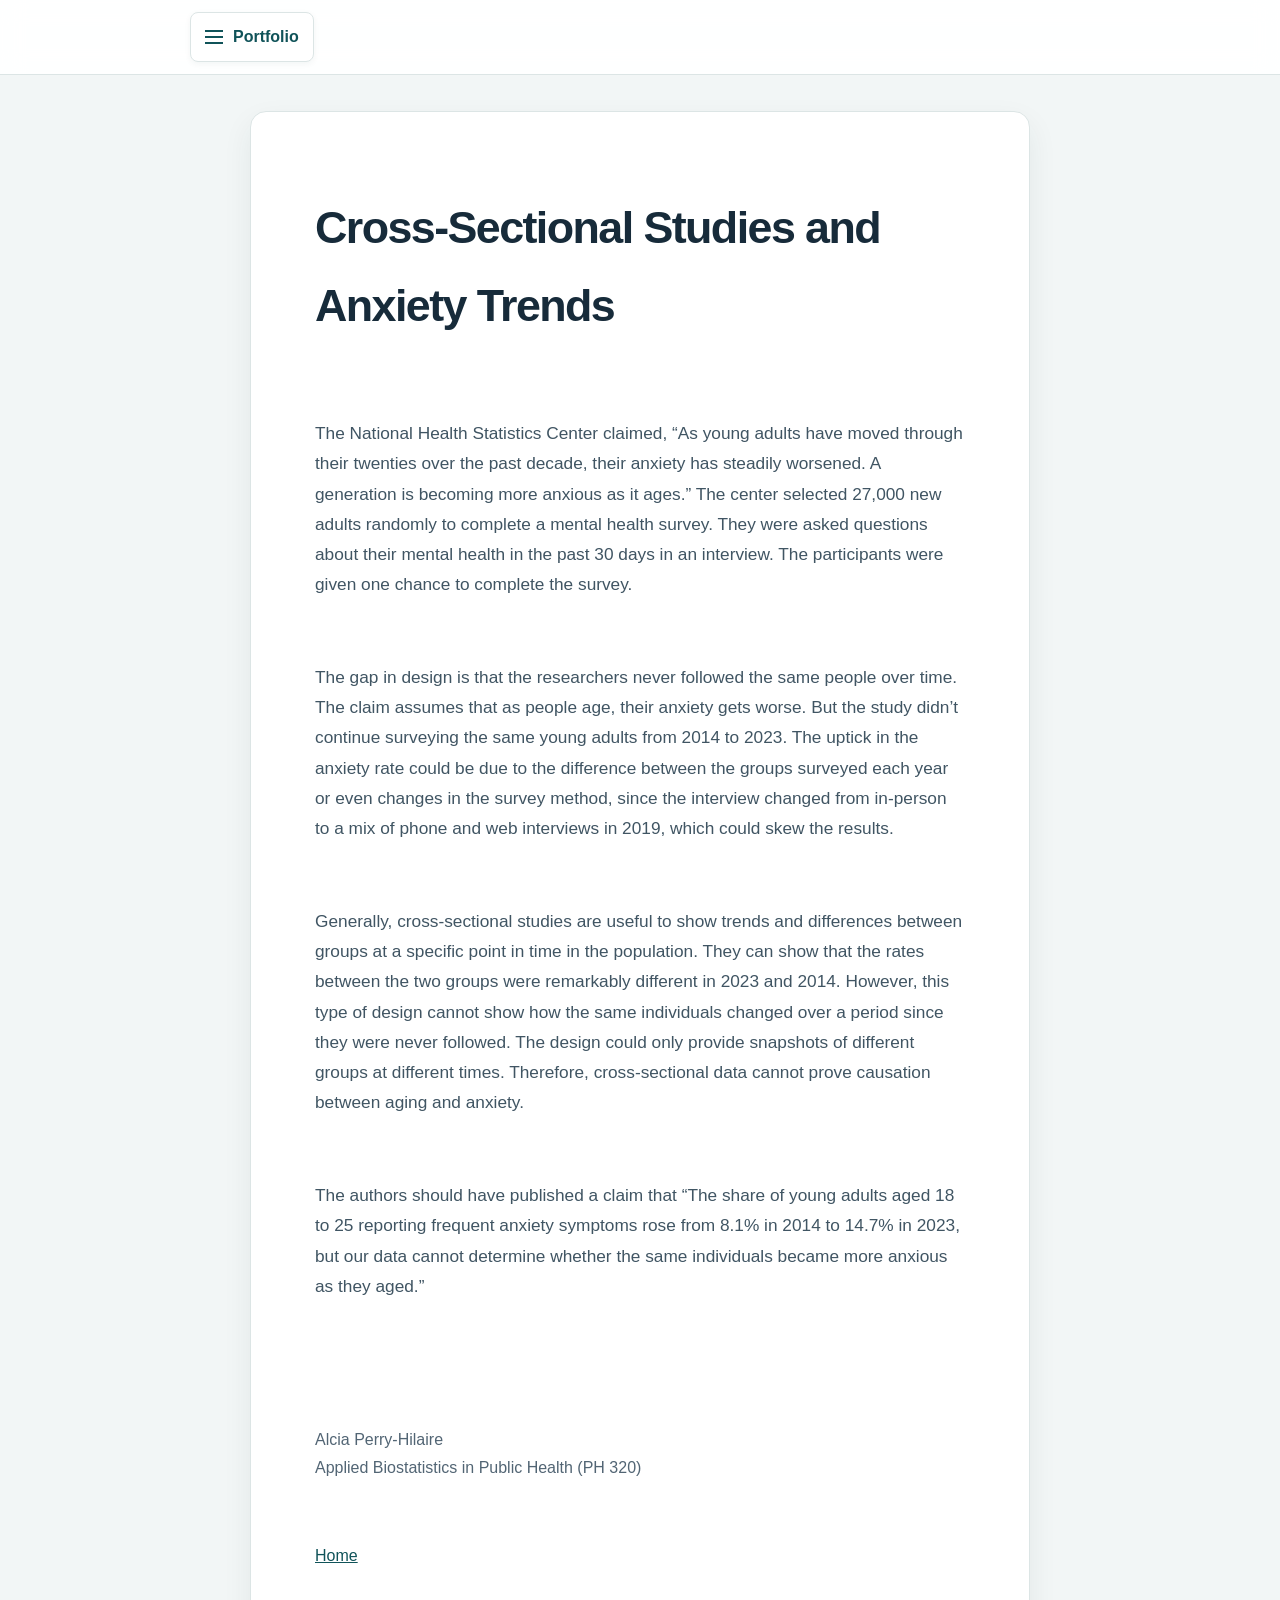
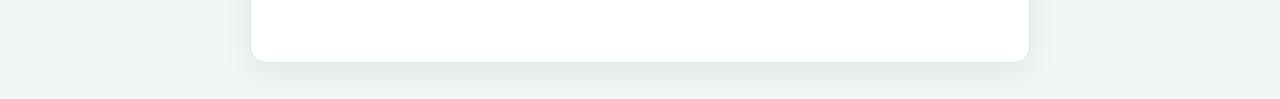
==== cross-sectional.html @ dcb16dc8 "Remove sentence change note from Week 4 Co-authored-by: Copilot App <223556219+Copilot@users.noreply" ====
<!DOCTYPE html>
<html lang="en">
<head>
<meta charset="UTF-8">
<meta name="viewport" content="width=device-width, initial-scale=1.0">
<title>Cross-Sectional Studies and Anxiety Trends</title>
<style>
body {
margin: 0;
padding: 0;
background: #ffffff;
color: #222222;
font-family: Georgia, "Times New Roman", serif;
line-height: 1.8;
}
 
.container {
max-width: 700px;
margin: 0 auto;
padding: 40px 20px;
}
 
h1 {
font-size: 2rem;
line-height: 1.3;
margin-bottom: 32px;
}
 
p {
font-size: 1.1rem;
margin-bottom: 1.5em;
}
 
.footer {
margin-top: 40px;
padding-top: 20px;
border-top: 1px solid #dddddd;
font-size: 0.9rem;
color: #555555;
}
 
.footer a {
color: #0066cc;
text-decoration: none;
}
 
.footer a:hover {
text-decoration: underline;
}

.site-nav {
background: white;
border-bottom: 1px solid #ddd;
padding: 10px 20px;
position: relative;
z-index: 1;
font-family: Arial, sans-serif;
}

.site-nav-menu {
max-width: 900px;
margin: 0 auto;
position: relative;
}

.site-nav-menu summary {
list-style: none;
cursor: pointer;
}

.site-nav-menu summary::-webkit-details-marker {
display: none;
}

.site-nav-toggle {
display: inline-flex;
align-items: center;
gap: 10px;
padding: 10px 14px;
border: 1px solid #ddd;
border-radius: 6px;
background: white;
color: #0066cc;
font-weight: bold;
}

.site-nav-toggle:hover,
.site-nav-toggle:focus-visible {
background: #e8f1fa;
}

.menu-icon {
display: grid;
gap: 4px;
}

.menu-icon span {
display: block;
width: 18px;
height: 2px;
background: currentColor;
}

.site-nav-links {
position: absolute;
top: calc(100% + 8px);
left: 0;
display: grid;
gap: 4px;
min-width: min(100%, 320px);
padding: 8px;
border: 1px solid #ddd;
border-radius: 8px;
background: white;
box-shadow: 0 8px 20px #0002;
}

.site-nav a {
display: block;
padding: 10px 14px;
border-radius: 6px;
color: #0066cc;
font-size: 0.95rem;
font-weight: bold;
line-height: 1.4;
text-decoration: none;
}

.site-nav a:hover,
.site-nav a:focus-visible {
background: #e8f1fa;
text-decoration: underline;
}

.site-nav a[aria-current="page"] {
background: #0066cc;
color: white;
}
 
.changes {
margin-top: 30px;
font-size: 0.9rem;
}
 
.changes h2 {
font-size: 1rem;
margin-bottom: 12px;
}

* {
box-sizing: border-box;
}

body {
background: #f2f6f6;
color: #172b3a;
font-family: "Segoe UI", Arial, sans-serif;
line-height: 1.75;
}

.container {
max-width: 780px;
margin: 36px auto;
padding: 48px clamp(22px, 6vw, 64px);
border: 1px solid #dce5e5;
border-radius: 16px;
background: #fff;
box-shadow: 0 12px 30px #173a3a12;
}

.container > h1 {
margin: 0 0 28px;
color: #172b3a;
font-family: "Segoe UI", Arial, sans-serif;
font-size: clamp(2rem, 5vw, 2.8rem);
letter-spacing: -0.035em;
}

.container > p {
color: #405563;
font-size: 1.08rem;
}

.site-nav {
padding: 12px 20px;
border-bottom-color: #dce5e5;
background: #ffffffed;
backdrop-filter: blur(12px);
}

.site-nav-toggle {
border-color: #dce5e5;
border-radius: 8px;
color: #105359;
box-shadow: 0 2px 6px #173a3a0d;
}

.site-nav-toggle:hover,
.site-nav-toggle:focus-visible,
.site-nav a:hover,
.site-nav a:focus-visible {
background: #e8f2f1;
}

.site-nav-links {
border-color: #dce5e5;
border-radius: 10px;
box-shadow: 0 14px 32px #173a3a1f;
}

.site-nav a {
color: #105359;
}

.site-nav a[aria-current="page"] {
background: #176b70;
color: white;
}

.footer {
margin-top: 40px;
padding-top: 24px;
border-top-color: #dce5e5;
color: #526574;
}

.footer a,
.changes a {
color: #105359;
}

.changes {
padding: 20px 22px;
border: 1px solid #dce5e5;
border-radius: 12px;
background: #f7f9f9;
color: #526574;
}

.changes h2 {
color: #172b3a;
}

@media (max-width: 560px) {
.container {
margin: 20px 12px;
padding: 32px 22px;
border-radius: 12px;
}
}
</style>
</head>
<body><nav class="site-nav" aria-label="Main navigation">
    <details class="site-nav-menu">
        <summary class="site-nav-toggle">
            <span class="menu-icon" aria-hidden="true"><span></span><span></span><span></span></span>
            Portfolio
        </summary>
        <div class="site-nav-links">
            <a href="index.html">About Me</a>
            <a href="cross-sectional.html" aria-current="page">Week 4: Cross-Sectional Studies</a>
            <a href="regression.html">Week 6: Regressional Studies: No Health Check-Ups &amp; Mental Distress</a>
        </div>
    </details>
</nav>
<div class="container">
 
<h1>Cross-Sectional Studies and Anxiety Trends</h1>
 
<p>The National Health Statistics Center claimed, “As young adults have moved through their twenties over the past decade, their anxiety has steadily worsened. A generation is becoming more anxious as it ages.” The center selected 27,000 new adults randomly to complete a mental health survey. They were asked questions about their mental health in the past 30 days in an interview. The participants were given one chance to complete the survey.</p>
 
<p>The gap in design is that the researchers never followed the same people over time. The claim assumes that as people age, their anxiety gets worse. But the study didn’t continue surveying the same young adults from 2014 to 2023. The uptick in the anxiety rate could be due to the difference between the groups surveyed each year or even changes in the survey method, since the interview changed from in-person to a mix of phone and web interviews in 2019, which could skew the results.</p>
 
<p>Generally, cross-sectional studies are useful to show trends and differences between groups at a specific point in time in the population. They can show that the rates between the two groups were remarkably different in 2023 and 2014. However, this type of design cannot show how the same individuals changed over a period since they were never followed. The design could only provide snapshots of different groups at different times. Therefore, cross-sectional data cannot prove causation between aging and anxiety.</p>
 
<p>The authors should have published a claim that “The share of young adults aged 18 to 25 reporting frequent anxiety symptoms rose from 8.1% in 2014 to 14.7% in 2023, but our data cannot determine whether the same individuals became more anxious as they aged.”</p>
 
<div class="footer">
<p>Alcia Perry-Hilaire<br>
Applied Biostatistics in Public Health (PH 320)</p>
 
<p><a href="index.html">Home</a></p>
</div>
 
</div>
</body>
</html>
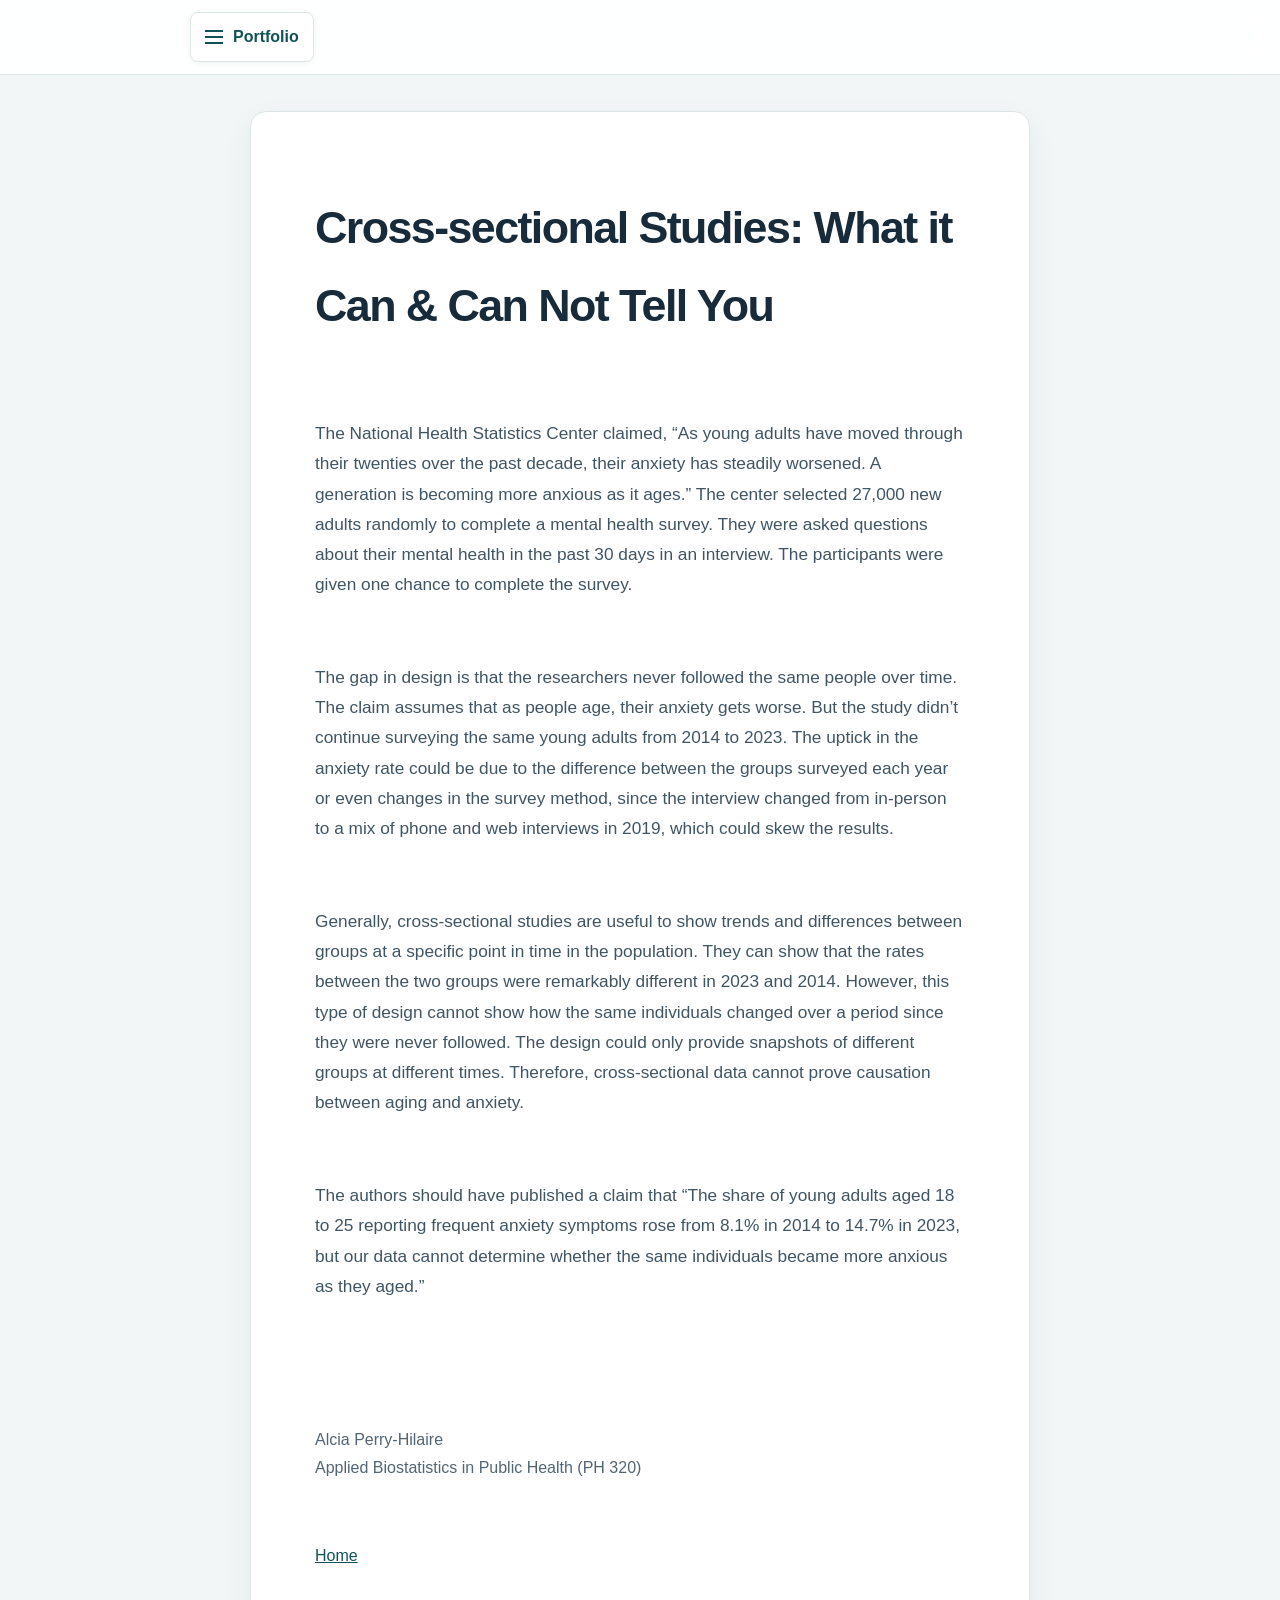
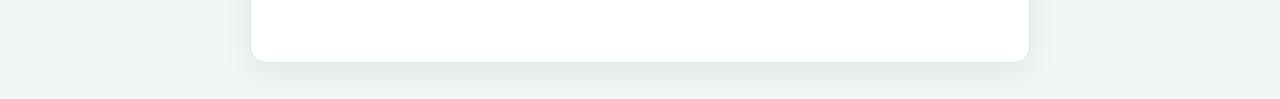
==== commit f502855b: "Rename Week 4 cross-sectional page Co-authored-by: Copilot App <223556219+Copilot@users.noreply.gith" ====
--- a/cross-sectional.html
+++ b/cross-sectional.html
@@ -3,7 +3,7 @@
 <head>
 <meta charset="UTF-8">
 <meta name="viewport" content="width=device-width, initial-scale=1.0">
-<title>Cross-Sectional Studies and Anxiety Trends</title>
+<title>Cross-sectional Studies: What it Can &amp; Can Not Tell You</title>
 <style>
 body {
 margin: 0;
@@ -258,14 +258,14 @@
         </summary>
         <div class="site-nav-links">
             <a href="index.html">About Me</a>
-            <a href="cross-sectional.html" aria-current="page">Week 4: Cross-Sectional Studies</a>
+            <a href="cross-sectional.html" aria-current="page">Week 4: Cross-sectional Studies: What it Can &amp; Can Not Tell You</a>
             <a href="regression.html">Week 6: Regressional Studies: No Health Check-Ups &amp; Mental Distress</a>
         </div>
     </details>
 </nav>
 <div class="container">
  
-<h1>Cross-Sectional Studies and Anxiety Trends</h1>
+<h1>Cross-sectional Studies: What it Can &amp; Can Not Tell You</h1>
  
 <p>The National Health Statistics Center claimed, “As young adults have moved through their twenties over the past decade, their anxiety has steadily worsened. A generation is becoming more anxious as it ages.” The center selected 27,000 new adults randomly to complete a mental health survey. They were asked questions about their mental health in the past 30 days in an interview. The participants were given one chance to complete the survey.</p>
  
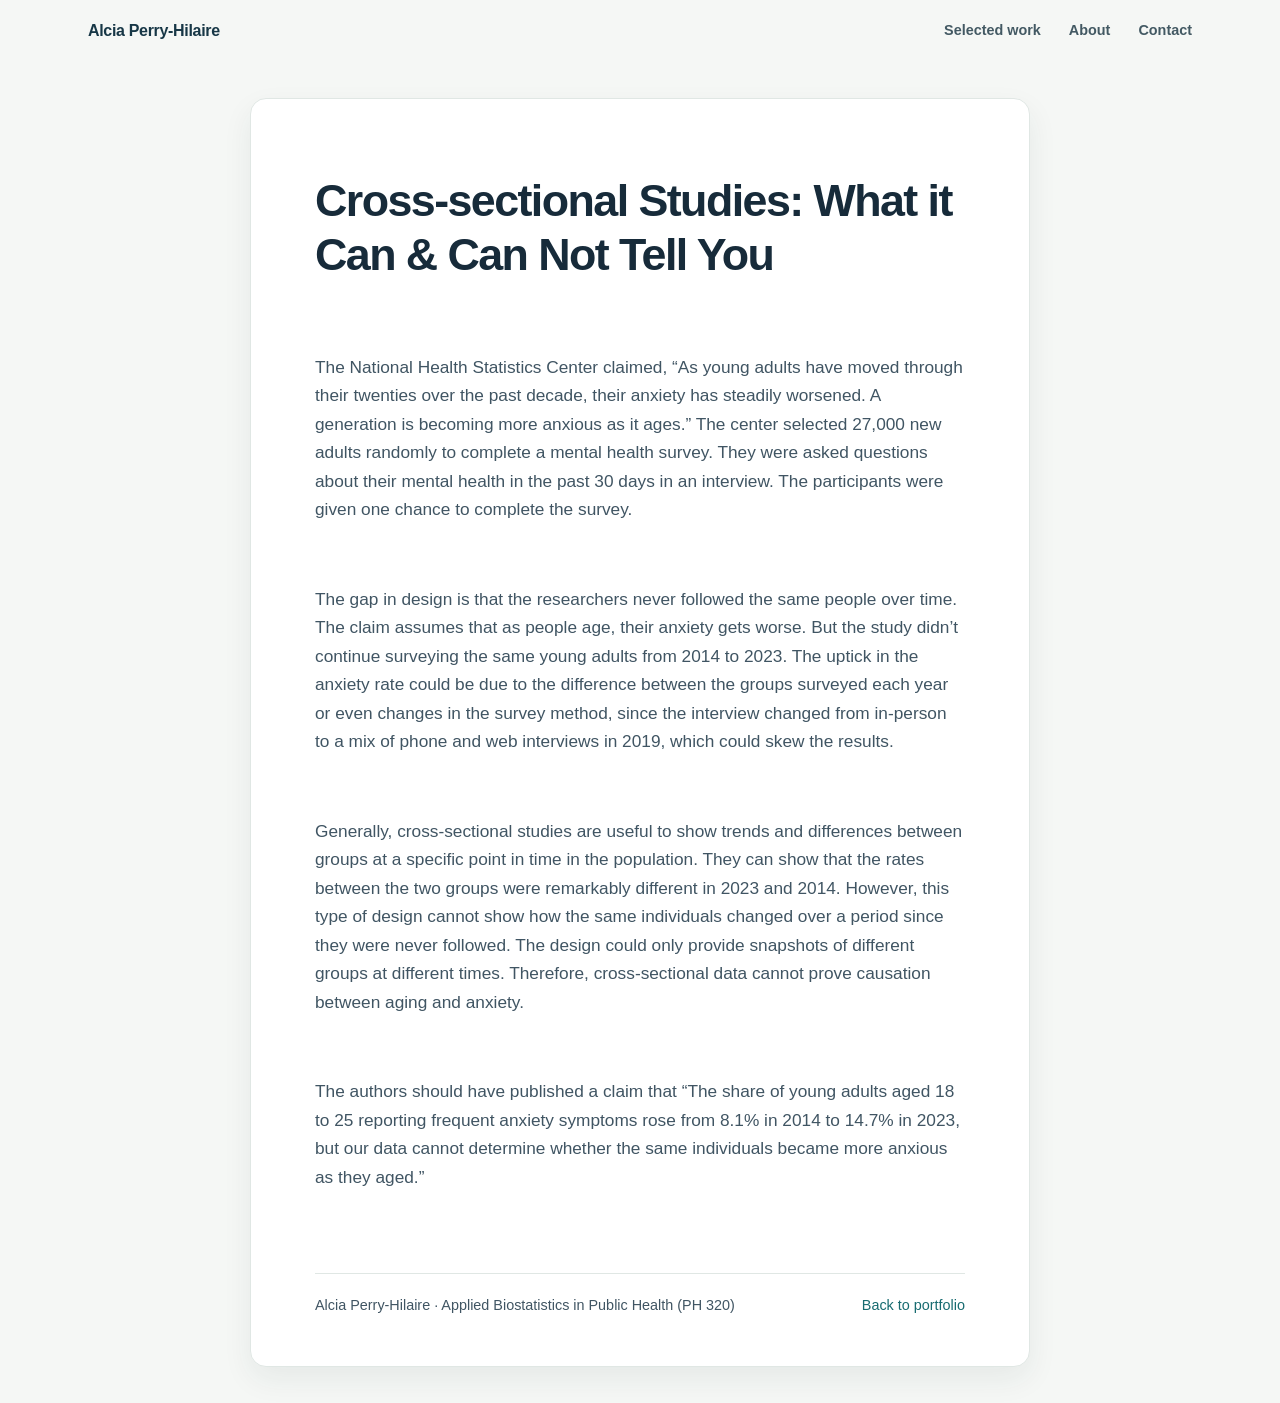
==== commit 2e14de90: "Redesign portfolio as cohesive website Co-authored-by: Copilot App <223556219+Copilot@users.noreply." ====
--- a/cross-sectional.html
+++ b/cross-sectional.html
@@ -249,21 +249,18 @@
 }
 }
 </style>
+<link rel="stylesheet" href="styles.css">
 </head>
-<body><nav class="site-nav" aria-label="Main navigation">
-    <details class="site-nav-menu">
-        <summary class="site-nav-toggle">
-            <span class="menu-icon" aria-hidden="true"><span></span><span></span><span></span></span>
-            Portfolio
-        </summary>
-        <div class="site-nav-links">
-            <a href="index.html">About Me</a>
-            <a href="cross-sectional.html" aria-current="page">Week 4: Cross-sectional Studies: What it Can &amp; Can Not Tell You</a>
-            <a href="regression.html">Week 6: Regressional Studies: No Health Check-Ups &amp; Mental Distress</a>
-        </div>
-    </details>
+<body>
+<nav class="topbar" aria-label="Main navigation">
+    <a class="wordmark" href="index.html">Alcia Perry-Hilaire</a>
+    <div class="nav-links">
+        <a href="index.html#work">Selected work</a>
+        <a href="index.html#about">About</a>
+        <a href="index.html#contact">Contact</a>
+    </div>
 </nav>
-<div class="container">
+<main class="article-shell">
  
 <h1>Cross-sectional Studies: What it Can &amp; Can Not Tell You</h1>
  
@@ -275,13 +272,10 @@
  
 <p>The authors should have published a claim that “The share of young adults aged 18 to 25 reporting frequent anxiety symptoms rose from 8.1% in 2014 to 14.7% in 2023, but our data cannot determine whether the same individuals became more anxious as they aged.”</p>
  
-<div class="footer">
-<p>Alcia Perry-Hilaire<br>
-Applied Biostatistics in Public Health (PH 320)</p>
- 
-<p><a href="index.html">Home</a></p>
-</div>
- 
-</div>
+<footer class="article-footer">
+<p>Alcia Perry-Hilaire · Applied Biostatistics in Public Health (PH 320)</p>
+<p><a href="index.html">Back to portfolio</a></p>
+</footer>
+</main>
 </body>
 </html>
--- a/styles.css
+++ b/styles.css
@@ -0,0 +1,457 @@
+:root {
+    color-scheme: light;
+    --navy: #173746;
+    --teal: #176b70;
+    --mint: #c4e6d9;
+    --ink: #172b3a;
+    --muted: #60717c;
+    --paper: #f5f7f5;
+    --line: #e0e7e4;
+    --white: #fff;
+}
+
+* {
+    box-sizing: border-box;
+}
+
+html {
+    scroll-behavior: smooth;
+}
+
+body {
+    margin: 0;
+    background: var(--paper);
+    color: var(--ink);
+    font-family: "Segoe UI", Arial, sans-serif;
+    line-height: 1.65;
+}
+
+a {
+    color: var(--teal);
+}
+
+a:focus-visible,
+summary:focus-visible {
+    outline: 3px solid #e6a84b;
+    outline-offset: 3px;
+}
+
+.topbar {
+    display: flex;
+    align-items: center;
+    justify-content: space-between;
+    max-width: 1160px;
+    margin: 0 auto;
+    padding: 18px 28px;
+}
+
+.wordmark {
+    color: var(--navy);
+    font-size: 1rem;
+    font-weight: 750;
+    letter-spacing: -0.02em;
+    text-decoration: none;
+}
+
+.nav-links {
+    display: flex;
+    flex-wrap: wrap;
+    gap: 8px 28px;
+}
+
+.nav-links a {
+    color: #435963;
+    font-size: 0.9rem;
+    font-weight: 600;
+    text-decoration: none;
+}
+
+.nav-links a:hover,
+.nav-links a[aria-current="page"] {
+    color: var(--teal);
+}
+
+.hero {
+    position: relative;
+    overflow: hidden;
+    background:
+        radial-gradient(ellipse at 86% 22%, #6eb4a833, transparent 30%),
+        linear-gradient(125deg, var(--navy), var(--teal));
+    color: var(--white);
+}
+
+.hero::after {
+    position: absolute;
+    right: -120px;
+    bottom: -240px;
+    width: 520px;
+    height: 520px;
+    border: 1px solid #ffffff22;
+    border-radius: 50%;
+    content: "";
+    pointer-events: none;
+}
+
+.hero-inner {
+    position: relative;
+    z-index: 1;
+    display: grid;
+    grid-template-columns: minmax(0, 1fr) 300px;
+    align-items: center;
+    gap: clamp(40px, 8vw, 110px);
+    max-width: 1100px;
+    min-height: 495px;
+    margin: 0 auto;
+    padding: 64px 32px;
+}
+
+.eyebrow,
+.section-label {
+    margin: 0 0 12px;
+    color: var(--teal);
+    font-size: 0.74rem;
+    font-weight: 750;
+    letter-spacing: 0.14em;
+    text-transform: uppercase;
+}
+
+.hero .eyebrow {
+    margin-bottom: 18px;
+    color: var(--mint);
+    font-size: 0.78rem;
+    letter-spacing: 0.15em;
+}
+
+.hero h1 {
+    max-width: 700px;
+    margin: 0;
+    font-size: clamp(2.7rem, 6vw, 4.7rem);
+    letter-spacing: -0.055em;
+    line-height: 1.04;
+}
+
+.hero-course {
+    margin: 26px 0 8px;
+    color: var(--mint);
+    font-size: 1.15rem;
+    font-weight: 700;
+}
+
+.hero-question {
+    max-width: 660px;
+    margin: 0;
+    color: #e4f0ef;
+    font-size: clamp(1.05rem, 2vw, 1.32rem);
+    line-height: 1.55;
+}
+
+.hero-profile {
+    margin: 0;
+    text-align: center;
+}
+
+.hero-photo {
+    display: block;
+    width: 252px;
+    height: 310px;
+    margin: 0 auto;
+    border: 5px solid #ffffffdc;
+    border-radius: 20px;
+    object-fit: cover;
+    box-shadow: 0 20px 50px #102e3560;
+}
+
+.hero-profile figcaption {
+    max-width: 285px;
+    margin: 18px auto 0;
+    color: #e4f0ef;
+    font-size: 0.97rem;
+}
+
+.content {
+    max-width: 1100px;
+    margin: 0 auto;
+    padding: 68px 32px 84px;
+}
+
+.section-heading {
+    display: flex;
+    align-items: end;
+    justify-content: space-between;
+    gap: 24px;
+    margin-bottom: 26px;
+}
+
+.section-heading > p {
+    max-width: 460px;
+    margin: 0;
+    color: var(--muted);
+    font-size: 0.95rem;
+}
+
+h2 {
+    margin: 0;
+    font-size: clamp(1.8rem, 4vw, 2.45rem);
+    letter-spacing: -0.04em;
+    line-height: 1.15;
+}
+
+.content h2::after {
+    display: none;
+}
+
+.projects {
+    display: grid;
+    grid-template-columns: repeat(2, minmax(0, 1fr));
+    gap: 18px;
+}
+
+.project {
+    display: flex;
+    flex-direction: column;
+    min-height: 245px;
+    padding: 26px;
+    border: 1px solid var(--line);
+    border-radius: 16px;
+    background: var(--white);
+    box-shadow: 0 8px 24px #173a3a0c;
+    text-decoration: none;
+    transition: transform 160ms ease, box-shadow 160ms ease;
+}
+
+.project:hover {
+    transform: translateY(-4px);
+    box-shadow: 0 16px 34px #173a3a18;
+}
+
+.project-number {
+    color: var(--teal);
+    font-size: 0.75rem;
+    font-weight: 750;
+    letter-spacing: 0.13em;
+    text-transform: uppercase;
+}
+
+.project h3 {
+    margin: 26px 0 10px;
+    color: var(--ink);
+    font-size: 1.35rem;
+    letter-spacing: -0.025em;
+    line-height: 1.28;
+}
+
+.project p {
+    margin: 0;
+    color: var(--muted);
+    font-size: 0.94rem;
+}
+
+.project-cta {
+    display: inline-flex;
+    align-items: center;
+    gap: 8px;
+    margin-top: auto;
+    padding-top: 24px;
+    color: var(--teal);
+    font-size: 0.9rem;
+    font-weight: 700;
+}
+
+.about {
+    display: grid;
+    grid-template-columns: 0.75fr 1.25fr;
+    gap: 40px;
+    margin-top: 68px;
+    padding: 34px;
+    border: 1px solid var(--line);
+    border-radius: 16px;
+    background: #eaf1ee;
+}
+
+.about h2 {
+    font-size: 1.65rem;
+}
+
+.about p {
+    margin: 0;
+    color: #435963;
+}
+
+.skills {
+    display: flex;
+    flex-wrap: wrap;
+    gap: 9px;
+    margin-top: 18px;
+}
+
+.skills span {
+    padding: 7px 12px;
+    border: 1px solid #cfe0d9;
+    border-radius: 999px;
+    background: #f7faf8;
+    color: #315d58;
+    font-size: 0.8rem;
+    font-weight: 650;
+}
+
+.contact-footer {
+    display: flex;
+    align-items: center;
+    justify-content: space-between;
+    gap: 16px;
+    padding: 24px max(32px, calc((100% - 1036px) / 2));
+    border-top: 1px solid var(--line);
+    color: var(--muted);
+    font-size: 0.88rem;
+}
+
+footer.contact-footer {
+    margin-top: 0;
+    background: var(--paper);
+}
+
+.contact-footer p {
+    margin: 0;
+}
+
+.contact-footer a {
+    color: var(--teal);
+    font-weight: 650;
+    text-decoration: none;
+}
+
+.contact-icon {
+    width: 24px;
+    height: 24px;
+    margin-right: 6px;
+    vertical-align: -6px;
+}
+
+.article-shell {
+    max-width: 780px;
+    margin: 36px auto;
+    padding: 48px clamp(22px, 6vw, 64px);
+    border: 1px solid var(--line);
+    border-radius: 16px;
+    background: var(--white);
+    box-shadow: 0 12px 30px #173a3a12;
+}
+
+.article-shell h1 {
+    margin: 0 0 28px;
+    color: var(--ink);
+    font-size: clamp(2rem, 5vw, 2.8rem);
+    letter-spacing: -0.035em;
+    line-height: 1.2;
+}
+
+.article-shell h2 {
+    margin-top: 36px;
+    color: var(--ink);
+}
+
+.article-shell p {
+    color: #405563;
+    font-size: 1.08rem;
+}
+
+.article-shell img {
+    display: block;
+    max-width: 100%;
+    height: auto;
+    margin: 24px auto;
+    padding: 10px;
+    border: 1px solid var(--line);
+    border-radius: 10px;
+    background: #f7f9f9;
+}
+
+.article-footer {
+    display: flex;
+    align-items: center;
+    justify-content: space-between;
+    gap: 16px;
+    margin-top: 38px;
+    padding-top: 20px;
+    border-top: 1px solid var(--line);
+    color: var(--muted);
+    font-size: 0.9rem;
+}
+
+.article-footer p {
+    margin: 0;
+    font-size: inherit;
+}
+
+.article-footer a {
+    color: var(--teal);
+    text-decoration: none;
+}
+
+@media (max-width: 700px) {
+    .topbar {
+        align-items: flex-start;
+        flex-direction: column;
+        gap: 12px;
+    }
+
+    .hero-inner {
+        grid-template-columns: 1fr;
+        gap: 30px;
+        padding: 42px 24px 54px;
+    }
+
+    .hero-profile {
+        order: -1;
+    }
+
+    .hero-photo {
+        width: min(220px, 65vw);
+        height: 265px;
+    }
+
+    .content {
+        padding: 48px 20px 60px;
+    }
+
+    .section-heading {
+        align-items: flex-start;
+        flex-direction: column;
+    }
+
+    .projects,
+    .about {
+        grid-template-columns: 1fr;
+    }
+
+    .about {
+        gap: 18px;
+        margin-top: 42px;
+        padding: 24px;
+    }
+
+    .contact-footer,
+    .article-footer {
+        align-items: flex-start;
+        flex-direction: column;
+    }
+
+    .contact-footer {
+        padding: 22px 20px;
+    }
+
+    .article-shell {
+        margin: 20px 12px;
+        padding: 32px 22px;
+        border-radius: 12px;
+    }
+}
+
+@media (prefers-reduced-motion: reduce) {
+    *,
+    *::before,
+    *::after {
+        scroll-behavior: auto !important;
+        transition-duration: 0.01ms !important;
+    }
+}
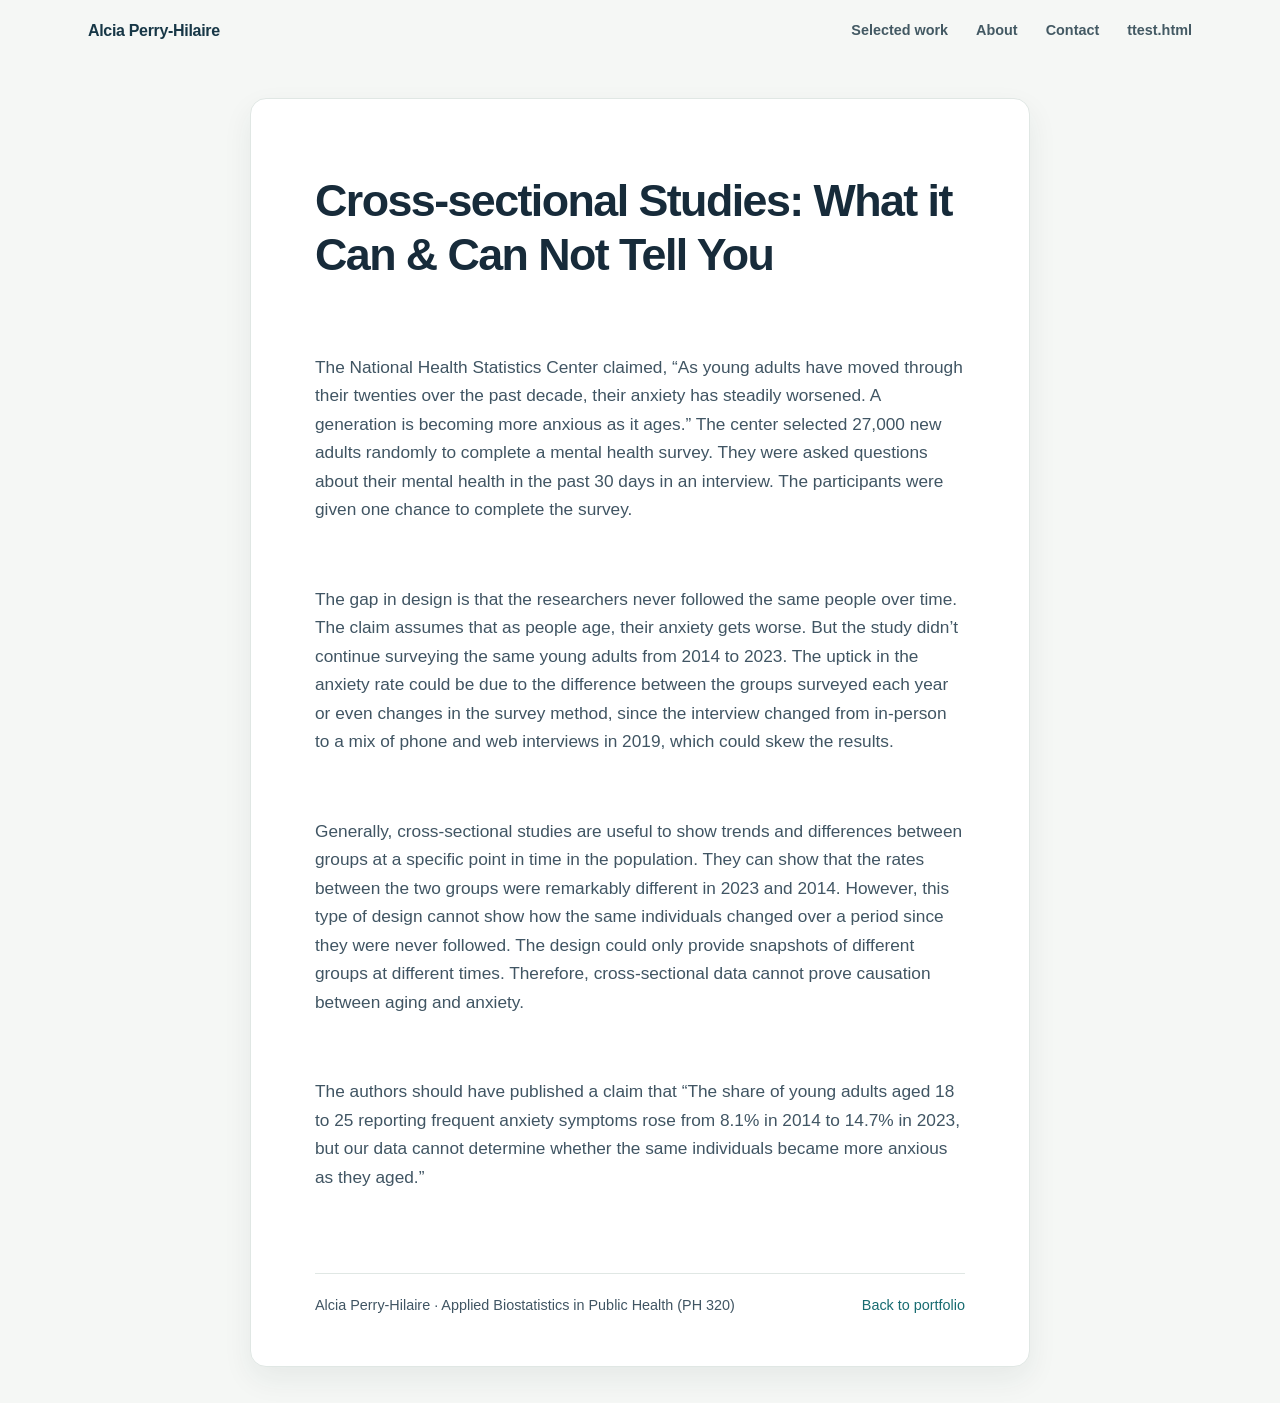
==== commit dc97c226: "Add t-test page link to navigation Co-authored-by: Copilot App <223556219+Copilot@users.noreply.gith" ====
--- a/cross-sectional.html
+++ b/cross-sectional.html
@@ -179,6 +179,8 @@
 .container > p {
 color: #405563;
 font-size: 1.08rem;
+line-height: 1.5;
+margin: 0 0 1em;
 }
 
 .site-nav {
@@ -258,6 +260,7 @@
         <a href="index.html#work">Selected work</a>
         <a href="index.html#about">About</a>
         <a href="index.html#contact">Contact</a>
+        <a href="ttest.html">ttest.html</a>
     </div>
 </nav>
 <main class="article-shell">
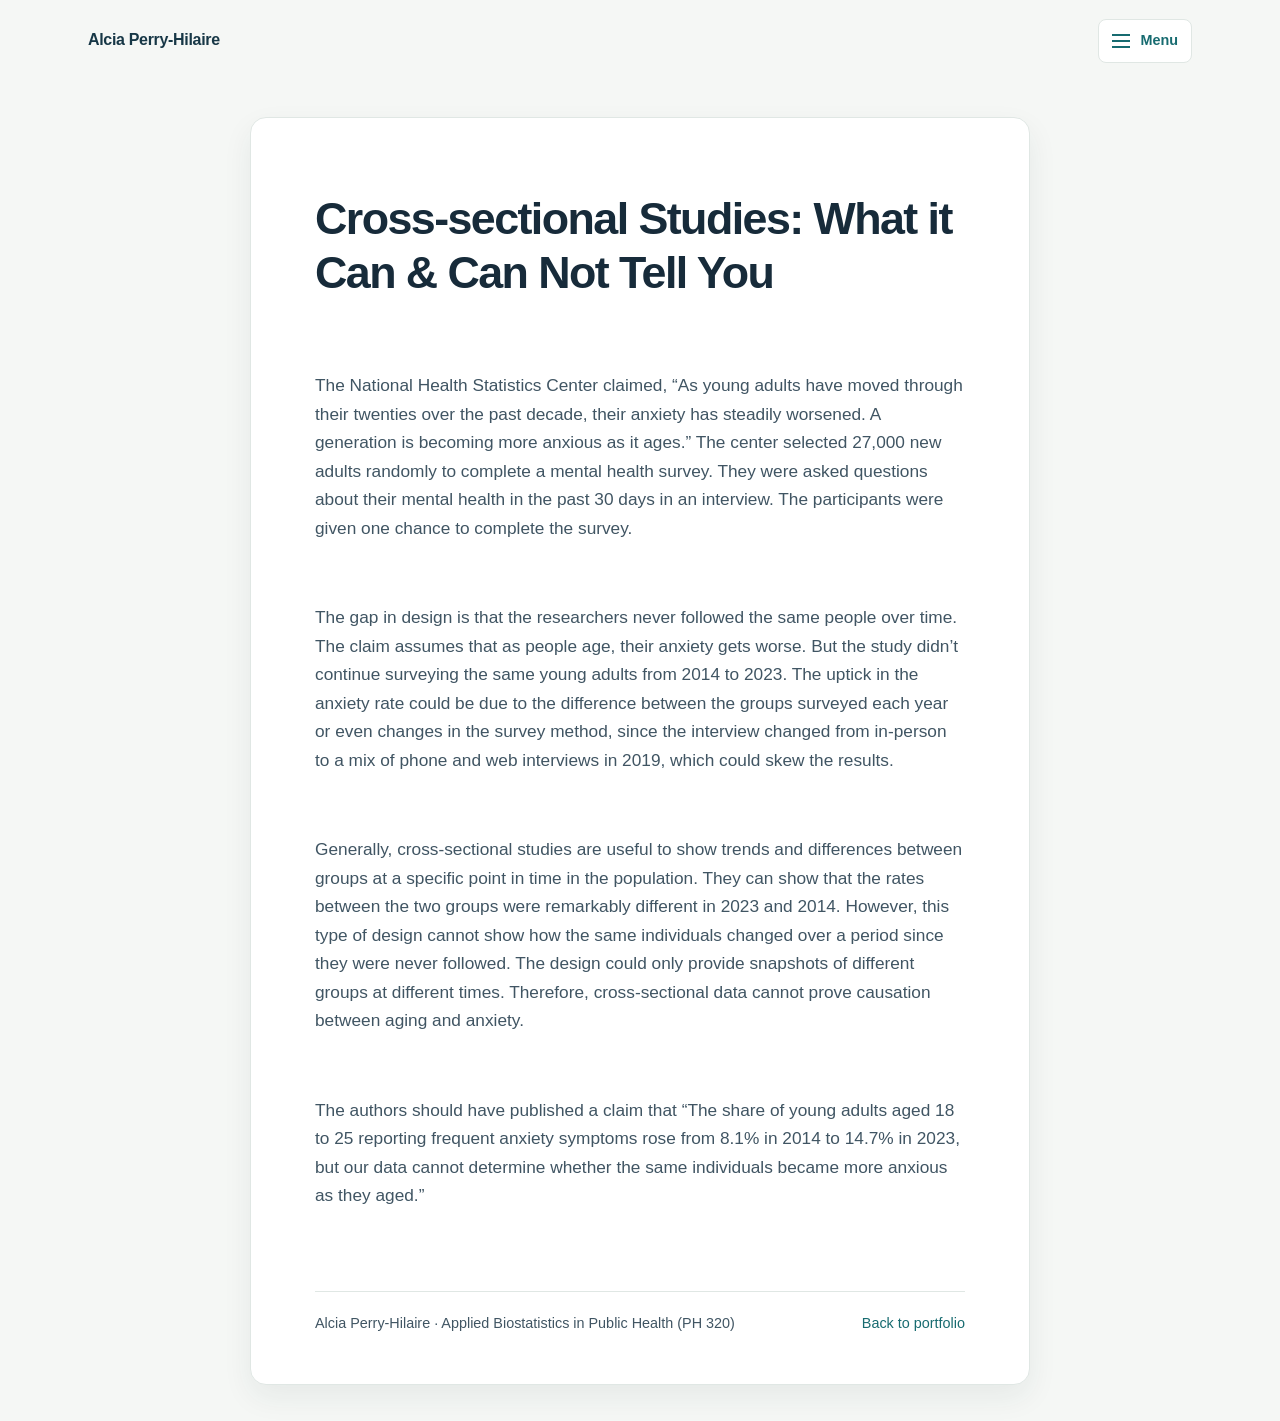
==== commit 33dd188b: "Use hamburger navigation across portfolio Co-authored-by: Copilot App <223556219+Copilot@users.norep" ====
--- a/cross-sectional.html
+++ b/cross-sectional.html
@@ -256,12 +256,18 @@
 <body>
 <nav class="topbar" aria-label="Main navigation">
     <a class="wordmark" href="index.html">Alcia Perry-Hilaire</a>
-    <div class="nav-links">
-        <a href="index.html#work">Selected work</a>
-        <a href="index.html#about">About</a>
-        <a href="index.html#contact">Contact</a>
-        <a href="ttest.html">ttest.html</a>
-    </div>
+    <details class="nav-menu">
+        <summary class="menu-toggle">
+            <span class="menu-icon" aria-hidden="true"><span></span><span></span><span></span></span>
+            <span>Menu</span>
+        </summary>
+        <div class="nav-links">
+            <a href="index.html#work">Selected work</a>
+            <a href="index.html#about">About</a>
+            <a href="index.html#contact">Contact</a>
+            <a href="ttest.html">ttest.html</a>
+        </div>
+    </details>
 </nav>
 <main class="article-shell">
  
--- a/styles.css
+++ b/styles.css
@@ -45,6 +45,64 @@
     padding: 18px 28px;
 }
 
+.nav-menu {
+    position: relative;
+    margin-left: auto;
+}
+
+.nav-menu summary {
+    list-style: none;
+}
+
+.nav-menu summary::-webkit-details-marker {
+    display: none;
+}
+
+.menu-toggle {
+    display: inline-flex;
+    align-items: center;
+    gap: 10px;
+    padding: 9px 13px;
+    border: 1px solid var(--line);
+    border-radius: 8px;
+    background: var(--white);
+    color: var(--teal);
+    cursor: pointer;
+    font: inherit;
+    font-size: 0.9rem;
+    font-weight: 650;
+}
+
+.menu-toggle:hover,
+.menu-toggle:focus-visible {
+    background: #e8f2f1;
+}
+
+.menu-icon {
+    display: grid;
+    gap: 4px;
+}
+
+.menu-icon span {
+    display: block;
+    width: 18px;
+    height: 2px;
+    background: currentColor;
+    transition: transform 160ms ease, opacity 160ms ease;
+}
+
+.nav-menu[open] .menu-icon span:first-child {
+    transform: translateY(6px) rotate(45deg);
+}
+
+.nav-menu[open] .menu-icon span:nth-child(2) {
+    opacity: 0;
+}
+
+.nav-menu[open] .menu-icon span:last-child {
+    transform: translateY(-6px) rotate(-45deg);
+}
+
 .wordmark {
     color: var(--navy);
     font-size: 1rem;
@@ -54,12 +112,24 @@
 }
 
 .nav-links {
-    display: flex;
-    flex-wrap: wrap;
-    gap: 8px 28px;
+    position: absolute;
+    top: calc(100% + 10px);
+    right: 0;
+    z-index: 10;
+    display: grid;
+    gap: 4px;
+    min-width: min(280px, calc(100vw - 32px));
+    padding: 8px;
+    border: 1px solid var(--line);
+    border-radius: 10px;
+    background: var(--white);
+    box-shadow: 0 14px 32px #173a3a1f;
 }
 
 .nav-links a {
+    display: block;
+    padding: 10px 12px;
+    border-radius: 6px;
     color: #435963;
     font-size: 0.9rem;
     font-weight: 600;
@@ -67,7 +137,9 @@
 }
 
 .nav-links a:hover,
+.nav-links a:focus-visible,
 .nav-links a[aria-current="page"] {
+    background: #e8f2f1;
     color: var(--teal);
 }
 
@@ -390,9 +462,7 @@
 
 @media (max-width: 700px) {
     .topbar {
-        align-items: flex-start;
-        flex-direction: column;
-        gap: 12px;
+        padding: 16px 20px;
     }
 
     .hero-inner {
